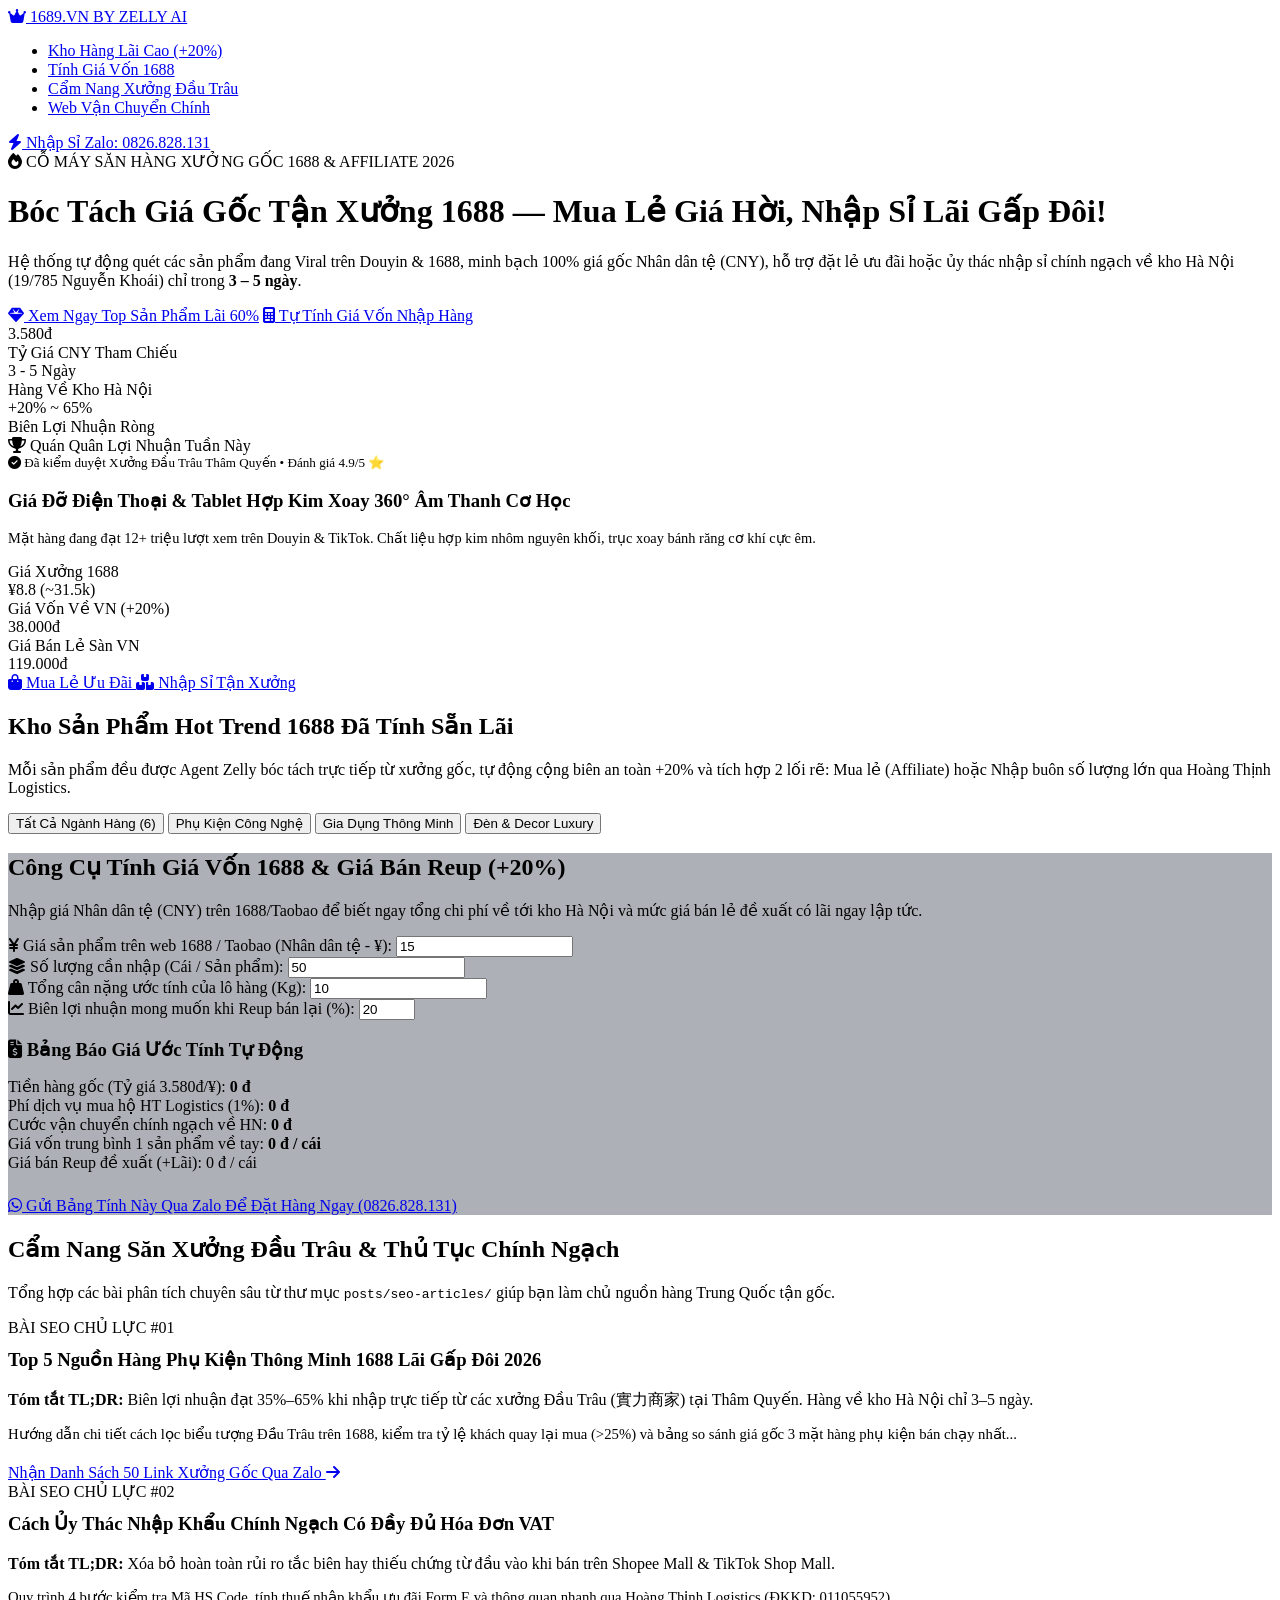
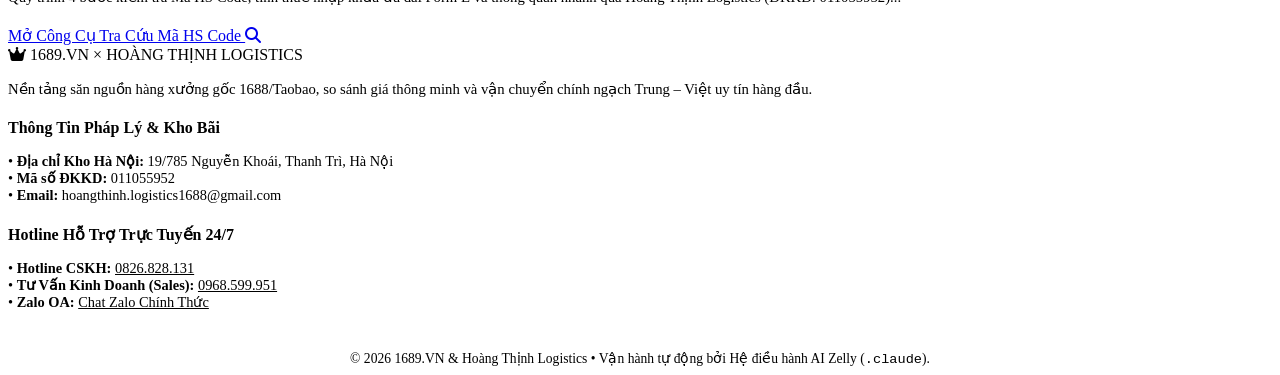
==== 1689/index.html @ d5f1fb11 "update: cap nhat 1689/index.html tu USB Antigravity (2026-11-01 21:40)" ====
<!DOCTYPE html>
<html lang="vi">
<head>
    <meta charset="UTF-8">
    <meta name="viewport" content="width=device-width, initial-scale=1.0">
    <title>1689.VN — Cổng Săn Hàng Xưởng Gốc 1688 & Phễu Kiếm Tiền Tự Động | Hoàng Thịnh Logistics</title>
    <meta name="description" content="1689.vn - Hệ thống săn nguồn hàng tận xưởng Đầu Trâu 1688, so sánh giá gốc Nhân dân tệ vs Giá bán lẻ Việt Nam, tính giá vốn tự động (+20%) và nhập sỉ chính ngạch về Hà Nội trong 3-5 ngày.">
    <link href="https://fonts.googleapis.com/css2?family=Inter:wght@400;500;600;700&family=Outfit:wght@600;700;800&display=swap" rel="stylesheet">
    <link rel="stylesheet" href="https://cdnjs.cloudflare.com/ajax/libs/font-awesome/6.4.0/css/all.min.css">
    <link rel="stylesheet" href="css/style.css">

    <!-- Schema JSON-LD Chuẩn Programmatic SEO -->
    <script type="application/ld+json">
    {
      "@context": "https://schema.org",
      "@type": "WebSite",
      "name": "1689.VN — Cổng Săn Hàng Xưởng Gốc 1688 & Affiliate Hub",
      "url": "https://itanle951-rgb.github.io/hoangthinh-logistics/1689/",
      "publisher": {
        "@type": "Organization",
        "name": "Hoàng Thịnh Logistics",
        "telephone": "0826.828.131",
        "address": "19/785 Nguyễn Khoái, Thanh Trì, Hà Nội"
      }
    }
    </script>
</head>
<body>

    <!-- 1. THANH ĐIỀU HƯỚNG (NAVBAR) -->
    <nav class="navbar">
        <div class="container nav-inner">
            <a href="#home" class="brand-logo">
                <i class="fas fa-crown text-gold"></i>
                <span>1689<span class="text-gold">.VN</span></span>
                <span class="brand-badge">BY ZELLY AI</span>
            </a>
            <ul class="nav-links">
                <li><a href="#products">Kho Hàng Lãi Cao (+20%)</a></li>
                <li><a href="#calculator">Tính Giá Vốn 1688</a></li>
                <li><a href="#seo-guides">Cẩm Nang Xưởng Đầu Trâu</a></li>
                <li><a href="../itan-clone/index.html">Web Vận Chuyển Chính</a></li>
            </ul>
            <a href="https://zalo.me/1995023241660753541" target="_blank" class="btn btn-gold">
                <i class="fas fa-bolt"></i> Nhập Sỉ Zalo: 0826.828.131
            </a>
        </div>
    </nav>

    <!-- 2. HERO SECTION & GOLDEN WINNER BOX (PHỄU KÉP B2C + B2B) -->
    <header id="home" class="hero">
        <div class="container hero-grid">
            <div>
                <div class="hero-tag">
                    <i class="fas fa-fire"></i> CỖ MÁY SĂN HÀNG XƯỞNG GỐC 1688 & AFFILIATE 2026
                </div>
                <h1>Bóc Tách <span class="text-gold">Giá Gốc Tận Xưởng 1688</span> — Mua Lẻ Giá Hời, Nhập Sỉ Lãi Gấp Đôi!</h1>
                <p>Hệ thống tự động quét các sản phẩm đang Viral trên Douyin & 1688, minh bạch 100% giá gốc Nhân dân tệ (CNY), hỗ trợ đặt lẻ ưu đãi hoặc ủy thác nhập sỉ chính ngạch về kho Hà Nội (19/785 Nguyễn Khoái) chỉ trong <strong>3 – 5 ngày</strong>.</p>
                <div class="hero-actions">
                    <a href="#products" class="btn btn-gold"><i class="fas fa-gem"></i> Xem Ngay Top Sản Phẩm Lãi 60%</a>
                    <a href="#calculator" class="btn btn-outline-gold"><i class="fas fa-calculator"></i> Tự Tính Giá Vốn Nhập Hàng</a>
                </div>
                <div class="hero-stats">
                    <div class="stat-item">
                        <div class="stat-val">3.580đ</div>
                        <div class="stat-lbl">Tỷ Giá CNY Tham Chiếu</div>
                    </div>
                    <div class="stat-item">
                        <div class="stat-val">3 - 5 Ngày</div>
                        <div class="stat-lbl">Hàng Về Kho Hà Nội</div>
                    </div>
                    <div class="stat-item">
                        <div class="stat-val">+20% ~ 65%</div>
                        <div class="stat-lbl">Biên Lợi Nhuận Ròng</div>
                    </div>
                </div>
            </div>

            <!-- HỘP GOLDEN WINNER BOX (ĐÓN TRAFFIC CHỐT ĐƠN NGAY TRÊN ĐẦU TRANG) -->
            <div class="winner-box">
                <span class="winner-ribbon"><i class="fas fa-trophy"></i> Quán Quân Lợi Nhuận Tuần Này</span>
                <div style="font-size: 0.82rem; color: var(--primary-light); margin-bottom: 0.4rem;">
                    <i class="fas fa-check-circle"></i> Đã kiểm duyệt Xưởng Đầu Trâu Thâm Quyến • Đánh giá 4.9/5 ⭐
                </div>
                <h3>Giá Đỡ Điện Thoại & Tablet Hợp Kim Xoay 360° Âm Thanh Cơ Học</h3>
                <p style="color: var(--text-secondary); font-size: 0.9rem; margin-top: 0.4rem;">
                    Mặt hàng đang đạt 12+ triệu lượt xem trên Douyin & TikTok. Chất liệu hợp kim nhôm nguyên khối, trục xoay bánh răng cơ khí cực êm.
                </p>
                <div class="price-compare">
                    <div class="price-col">
                        <div class="lbl">Giá Xưởng 1688</div>
                        <div class="val" style="color: var(--accent-cyan);">¥8.8 (~31.5k)</div>
                    </div>
                    <div class="price-col">
                        <div class="lbl">Giá Vốn Về VN (+20%)</div>
                        <div class="val" style="color: var(--primary);">38.000đ</div>
                    </div>
                    <div class="price-col">
                        <div class="lbl">Giá Bán Lẻ Sàn VN</div>
                        <div class="val" style="color: var(--accent-green);">119.000đ</div>
                    </div>
                </div>
                <div class="dual-cta">
                    <a href="https://shopee.vn/search?keyword=gia%20do%20dien%20thoai%20xoay%20360%20hop%20kim&utm_source=1689vn&utm_medium=winner_box&utm_campaign=affiliate_2026"
                       rel="sponsored nofollow noopener" target="_blank" class="btn btn-gold">
                        <i class="fas fa-shopping-bag"></i> Mua Lẻ Ưu Đãi
                    </a>
                    <a href="https://zalo.me/1995023241660753541" target="_blank" class="btn btn-outline-gold">
                        <i class="fas fa-boxes"></i> Nhập Sỉ Tận Xưởng
                    </a>
                </div>
            </div>
        </div>
    </header>

    <!-- 3. KHO SẢN PHẨM AUTO-REUP 1688 & PHỄU CHUYỂN ĐỔI KÉP -->
    <section id="products">
        <div class="container">
            <div class="section-header">
                <h2>Kho Sản Phẩm <span class="text-gold">Hot Trend 1688 Đã Tính Sẵn Lãi</span></h2>
                <p>Mỗi sản phẩm đều được Agent Zelly bóc tách trực tiếp từ xưởng gốc, tự động cộng biên an toàn +20% và tích hợp 2 lối rẽ: Mua lẻ (Affiliate) hoặc Nhập buôn số lượng lớn qua Hoàng Thịnh Logistics.</p>
            </div>

            <div class="filter-bar">
                <button class="filter-btn active" data-filter="all">Tất Cả Ngành Hàng (6)</button>
                <button class="filter-btn" data-filter="tech">Phụ Kiện Công Nghệ</button>
                <button class="filter-btn" data-filter="home">Gia Dụng Thông Minh</button>
                <button class="filter-btn" data-filter="decor">Đèn & Decor Luxury</button>
            </div>

            <div class="product-grid" id="productGrid">
                <!-- Các thẻ sản phẩm được render tự động và lọc mượt mà qua js/script.js -->
            </div>
        </div>
    </section>

    <!-- 4. CÔNG CỤ TÍNH GIÁ VỐN NHẬP HÀNG 1688 & LỢI NHUẬN REUP TỰ ĐỘNG -->
    <section id="calculator" style="background: rgba(22, 31, 48, 0.35);">
        <div class="container">
            <div class="section-header">
                <h2>Công Cụ Tính <span class="text-gold">Giá Vốn 1688 & Giá Bán Reup (+20%)</span></h2>
                <p>Nhập giá Nhân dân tệ (CNY) trên 1688/Taobao để biết ngay tổng chi phí về tới kho Hà Nội và mức giá bán lẻ đề xuất có lãi ngay lập tức.</p>
            </div>

            <div class="calc-wrapper">
                <div>
                    <div class="form-group">
                        <label for="calcPriceCny"><i class="fas fa-yen-sign"></i> Giá sản phẩm trên web 1688 / Taobao (Nhân dân tệ - ¥):</label>
                        <input type="number" id="calcPriceCny" class="form-control" value="15" min="1" step="0.5">
                    </div>
                    <div class="form-group">
                        <label for="calcQty"><i class="fas fa-layer-group"></i> Số lượng cần nhập (Cái / Sản phẩm):</label>
                        <input type="number" id="calcQty" class="form-control" value="50" min="1">
                    </div>
                    <div class="form-group">
                        <label for="calcWeight"><i class="fas fa-weight-hanging"></i> Tổng cân nặng ước tính của lô hàng (Kg):</label>
                        <input type="number" id="calcWeight" class="form-control" value="10" min="0.5" step="0.5">
                    </div>
                    <div class="form-group">
                        <label for="calcMargin"><i class="fas fa-chart-line"></i> Biên lợi nhuận mong muốn khi Reup bán lại (%):</label>
                        <input type="number" id="calcMargin" class="form-control" value="20" min="5" max="200">
                    </div>
                </div>

                <div class="calc-result-box">
                    <h3 style="margin-bottom: 1rem; color: var(--primary-light);"><i class="fas fa-file-invoice-dollar"></i> Bảng Báo Giá Ước Tính Tự Động</h3>
                    <div class="res-row">
                        <span>Tiền hàng gốc (Tỷ giá 3.580đ/¥):</span>
                        <strong id="resGoodsVnd">0 đ</strong>
                    </div>
                    <div class="res-row">
                        <span>Phí dịch vụ mua hộ HT Logistics (1%):</span>
                        <strong id="resServiceFee">0 đ</strong>
                    </div>
                    <div class="res-row">
                        <span>Cước vận chuyển chính ngạch về HN:</span>
                        <strong id="resShipFee">0 đ</strong>
                    </div>
                    <div class="res-row">
                        <span>Giá vốn trung bình 1 sản phẩm về tay:</span>
                        <strong id="resUnitCost" style="color: var(--accent-cyan);">0 đ / cái</strong>
                    </div>
                    <div class="res-row highlight">
                        <span>Giá bán Reup đề xuất (+Lãi):</span>
                        <span id="resSuggestPrice">0 đ / cái</span>
                    </div>
                    <div style="margin-top: 1.5rem; display: flex; gap: 0.75rem; flex-wrap: wrap;">
                        <a id="btnZaloQuote" href="https://zalo.me/1995023241660753541" target="_blank" class="btn btn-gold" style="width: 100%;">
                            <i class="fab fa-whatsapp"></i> Gửi Bảng Tính Này Qua Zalo Để Đặt Hàng Ngay (0826.828.131)
                        </a>
                    </div>
                </div>
            </div>
        </div>
    </section>

    <!-- 5. CHUYÊN MỤC CẨM NANG NGUỒN HÀNG (TÍCH HỢP TỪ THƯ MỤC POSTS/) -->
    <section id="seo-guides">
        <div class="container">
            <div class="section-header">
                <h2>Cẩm Nang <span class="text-gold">Săn Xưởng Đầu Trâu & Thủ Tục Chính Ngạch</span></h2>
                <p>Tổng hợp các bài phân tích chuyên sâu từ thư mục <code>posts/seo-articles/</code> giúp bạn làm chủ nguồn hàng Trung Quốc tận gốc.</p>
            </div>

            <div class="seo-grid">
                <article class="seo-card">
                    <span class="brand-badge">BÀI SEO CHỦ LỰC #01</span>
                    <h3 style="margin-top: 0.75rem;">Top 5 Nguồn Hàng Phụ Kiện Thông Minh 1688 Lãi Gấp Đôi 2026</h3>
                    <div class="tldr-box">
                        <strong>Tóm tắt TL;DR:</strong> Biên lợi nhuận đạt 35%–65% khi nhập trực tiếp từ các xưởng Đầu Trâu (實力商家) tại Thâm Quyến. Hàng về kho Hà Nội chỉ 3–5 ngày.
                    </div>
                    <p style="color: var(--text-secondary); font-size: 0.92rem; margin-bottom: 1.25rem;">
                        Hướng dẫn chi tiết cách lọc biểu tượng Đầu Trâu trên 1688, kiểm tra tỷ lệ khách quay lại mua (&gt;25%) và bảng so sánh giá gốc 3 mặt hàng phụ kiện bán chạy nhất...
                    </p>
                    <a href="https://zalo.me/1995023241660753541" target="_blank" class="btn btn-outline-gold">
                        Nhận Danh Sách 50 Link Xưởng Gốc Qua Zalo <i class="fas fa-arrow-right"></i>
                    </a>
                </article>

                <article class="seo-card">
                    <span class="brand-badge">BÀI SEO CHỦ LỰC #02</span>
                    <h3 style="margin-top: 0.75rem;">Cách Ủy Thác Nhập Khẩu Chính Ngạch Có Đầy Đủ Hóa Đơn VAT</h3>
                    <div class="tldr-box">
                        <strong>Tóm tắt TL;DR:</strong> Xóa bỏ hoàn toàn rủi ro tắc biên hay thiếu chứng từ đầu vào khi bán trên Shopee Mall & TikTok Shop Mall.
                    </div>
                    <p style="color: var(--text-secondary); font-size: 0.92rem; margin-bottom: 1.25rem;">
                        Quy trình 4 bước kiểm tra Mã HS Code, tính thuế nhập khẩu ưu đãi Form E và thông quan nhanh qua Hoàng Thịnh Logistics (ĐKKD: 011055952)...
                    </p>
                    <a href="../itan-clone/index.html#hs-lookup" class="btn btn-outline-gold">
                        Mở Công Cụ Tra Cứu Mã HS Code <i class="fas fa-search"></i>
                    </a>
                </article>
            </div>
        </div>
    </section>

    <!-- 6. FOOTER CHUẨN THÔNG TIN THẬT HOÀNG THỊNH LOGISTICS -->
    <footer class="footer">
        <div class="container">
            <div class="footer-grid">
                <div>
                    <div class="brand-logo" style="margin-bottom: 1rem;">
                        <i class="fas fa-crown text-gold"></i>
                        <span>1689<span class="text-gold">.VN</span> × HOÀNG THỊNH LOGISTICS</span>
                    </div>
                    <p style="color: var(--text-secondary); font-size: 0.92rem;">
                        Nền tảng săn nguồn hàng xưởng gốc 1688/Taobao, so sánh giá thông minh và vận chuyển chính ngạch Trung – Việt uy tín hàng đầu.
                    </p>
                </div>
                <div>
                    <h4 style="color: var(--primary-light); margin-bottom: 1rem;">Thông Tin Pháp Lý & Kho Bãi</h4>
                    <p style="color: var(--text-secondary); font-size: 0.9rem;">
                        • <strong>Địa chỉ Kho Hà Nội:</strong> 19/785 Nguyễn Khoái, Thanh Trì, Hà Nội<br>
                        • <strong>Mã số ĐKKD:</strong> 011055952<br>
                        • <strong>Email:</strong> hoangthinh.logistics1688@gmail.com
                    </p>
                </div>
                <div>
                    <h4 style="color: var(--primary-light); margin-bottom: 1rem;">Hotline Hỗ Trợ Trực Tuyến 24/7</h4>
                    <p style="color: var(--text-secondary); font-size: 0.9rem;">
                        • <strong>Hotline CSKH:</strong> <a href="tel:0826828131" style="color: var(--primary);">0826.828.131</a><br>
                        • <strong>Tư Vấn Kinh Doanh (Sales):</strong> <a href="tel:0968599951" style="color: var(--primary);">0968.599.951</a><br>
                        • <strong>Zalo OA:</strong> <a href="https://zalo.me/1995023241660753541" target="_blank" style="color: var(--accent-green);">Chat Zalo Chính Thức</a>
                    </p>
                </div>
            </div>
            <div style="text-align: center; padding-top: 1.5rem; border-top: 1px solid var(--border-subtle); color: var(--text-secondary); font-size: 0.85rem;">
                © 2026 1689.VN & Hoàng Thịnh Logistics • Vận hành tự động bởi Hệ điều hành AI Zelly (<code>.claude</code>).
            </div>
        </div>
    </footer>

    <script src="js/script.js"></script>
</body>
</html>
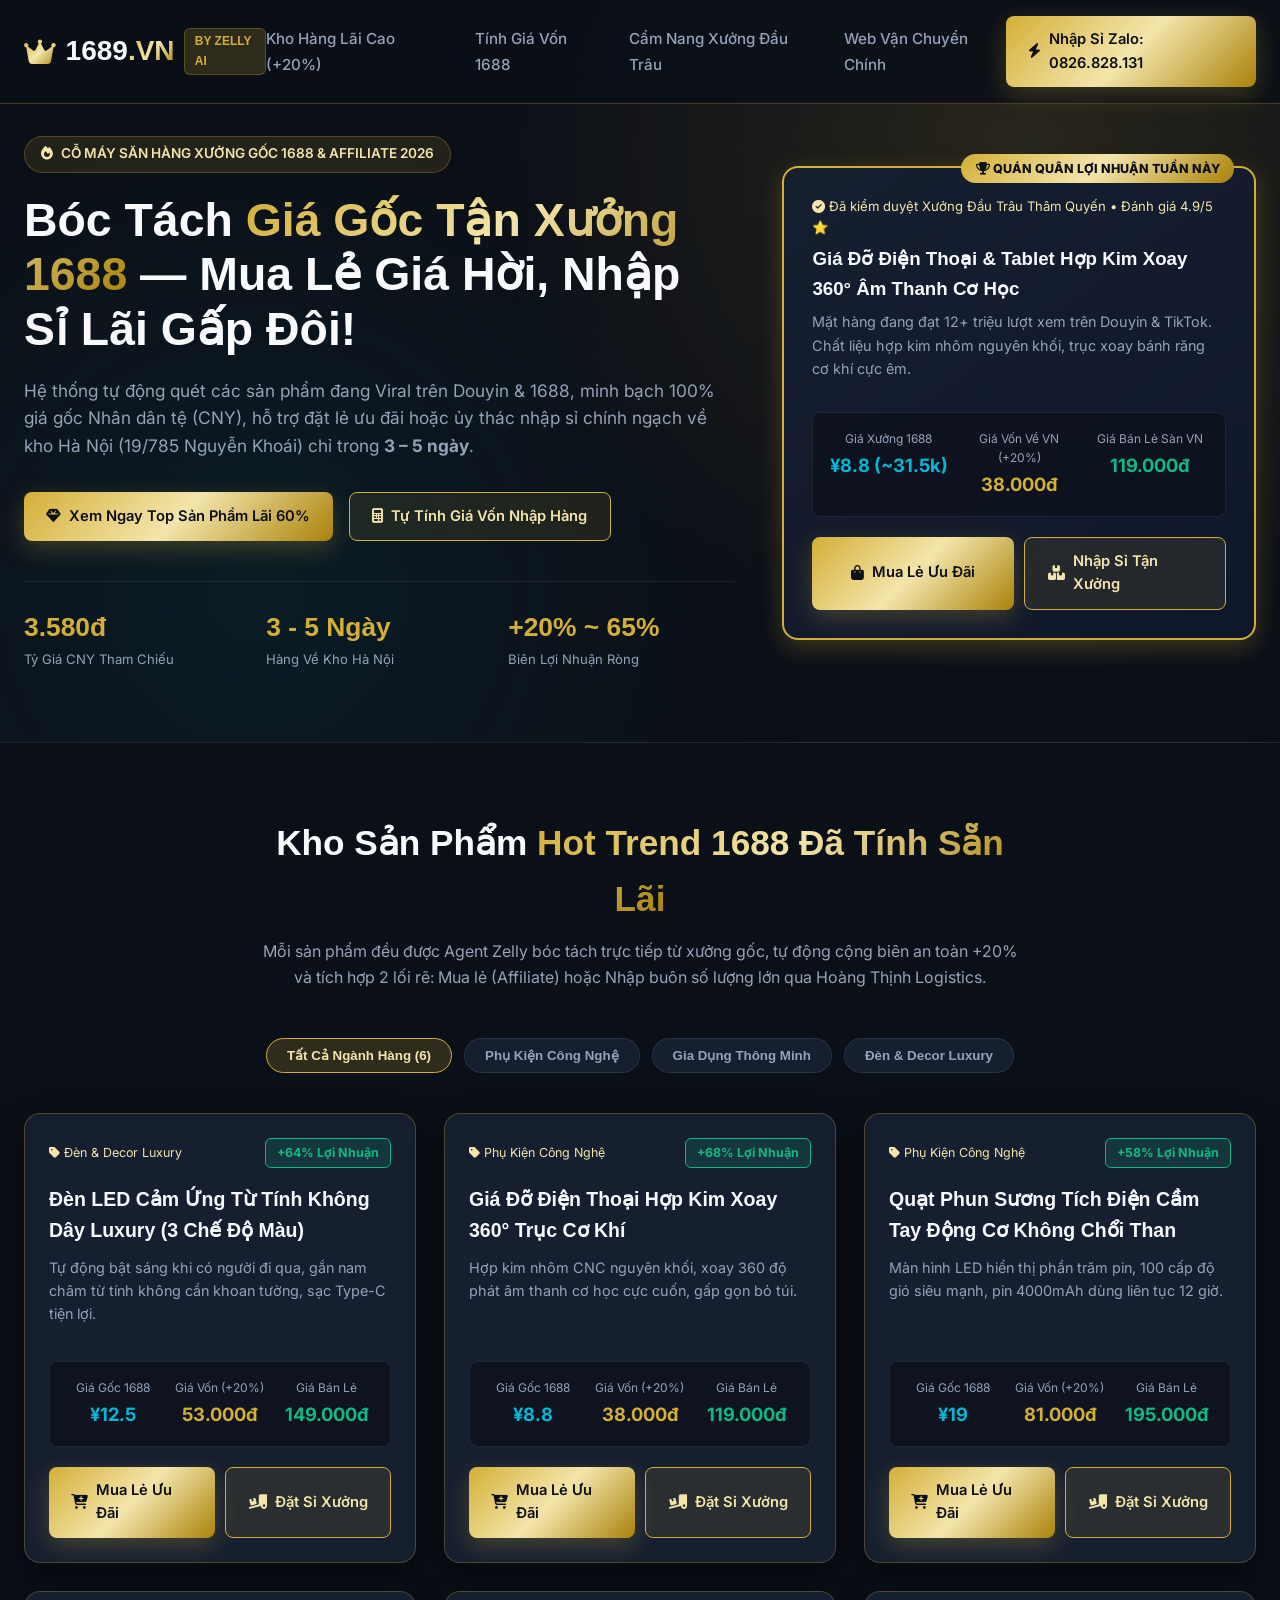
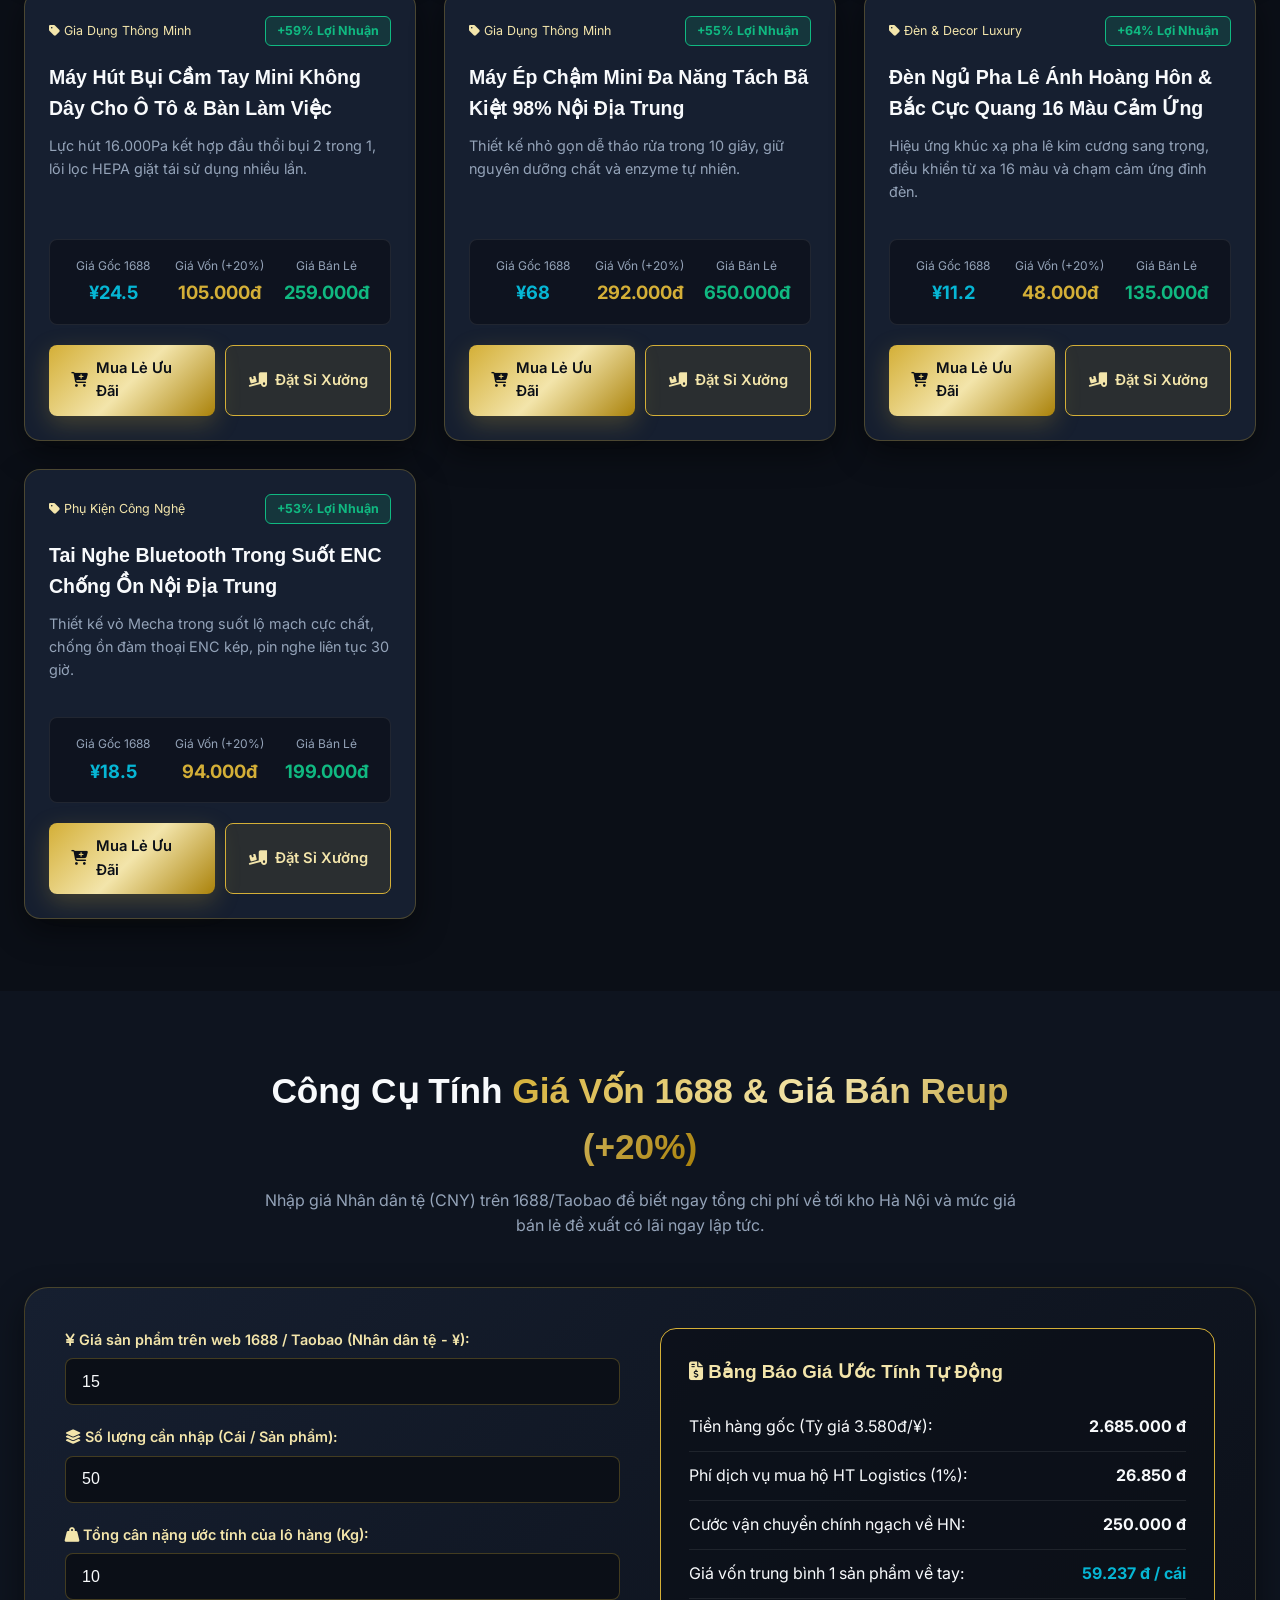
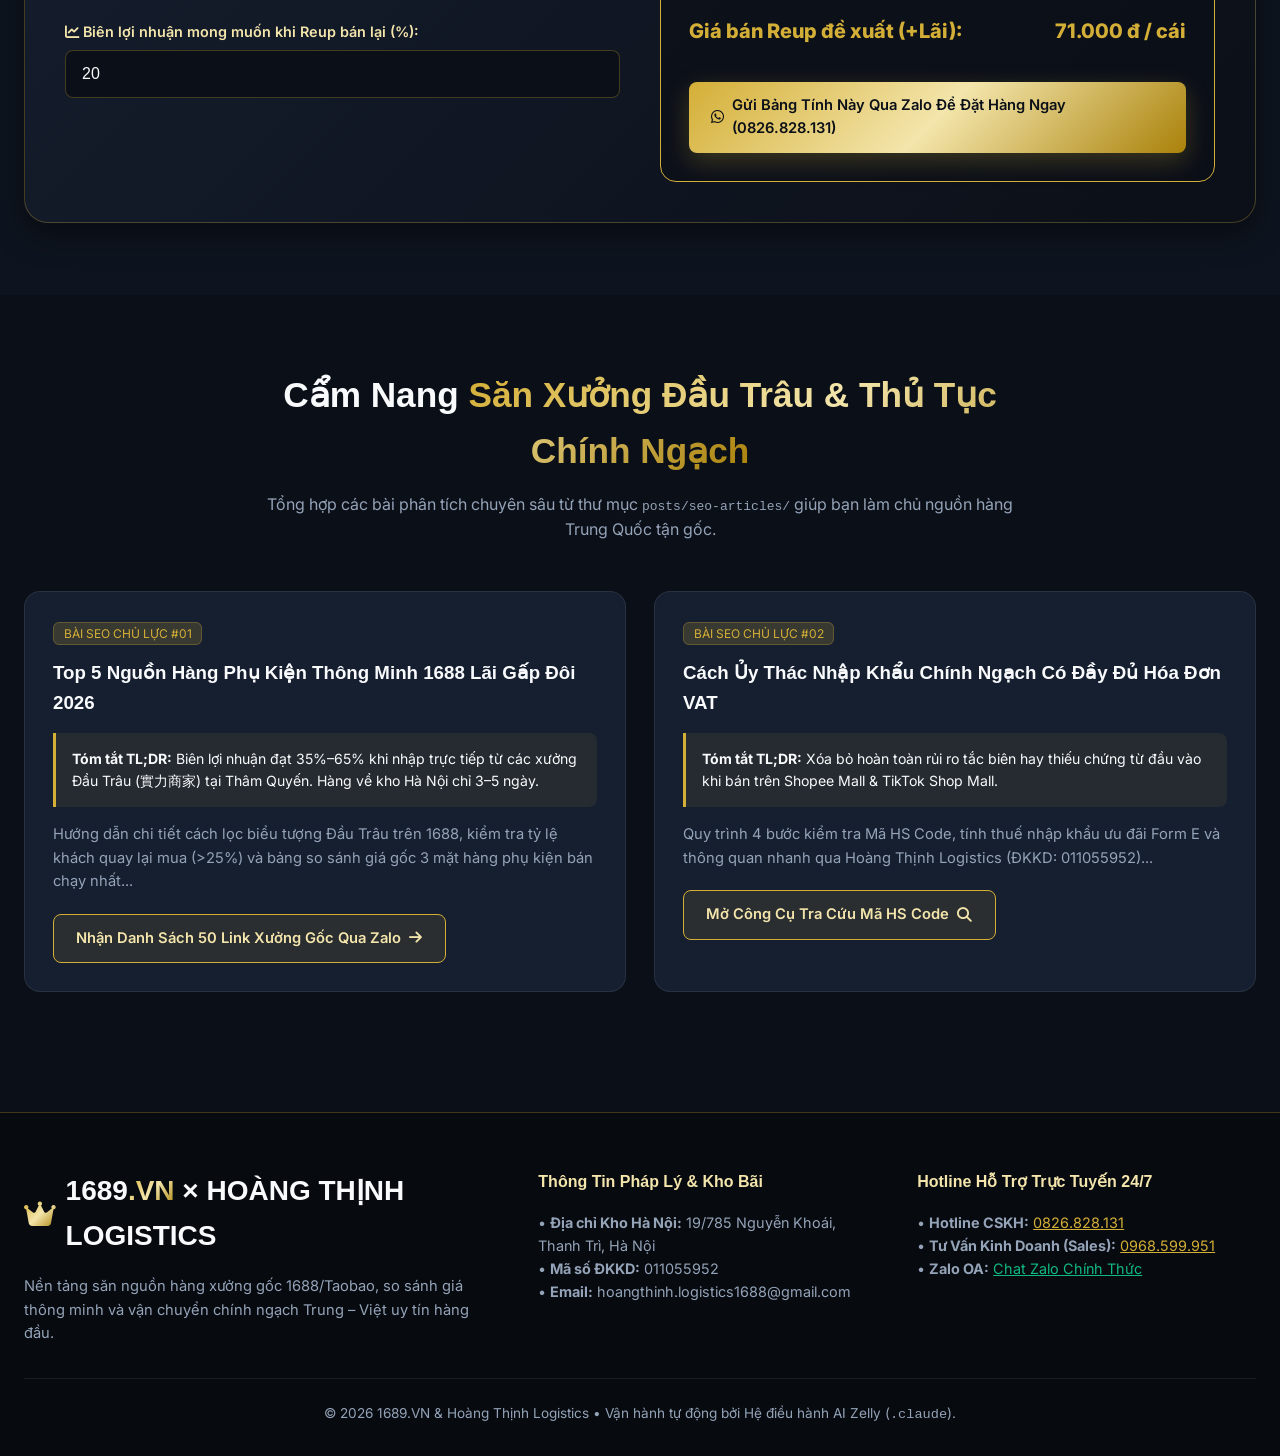
==== commit c2e383fa: "update: cap nhat 1689/index.html tu USB Antigravity (2026-11-10 23:52)" ====
--- a/1689/index.html
+++ b/1689/index.html
@@ -1,4 +1,4 @@
-<!DOCTYPE html>
+﻿<!DOCTYPE html>
 <html lang="vi">
 <head>
     <meta charset="UTF-8">
--- a/1689/css/style.css
+++ b/1689/css/style.css
@@ -0,0 +1,488 @@
+/* ==========================================================================
+   1689.VN — CỔNG SĂN HÀNG XƯỞNG GỐC 1688 & PHỄU AFFILIATE TỰ ĐỘNG
+   Phong cách: Luxury Black & Gold (#0B0F17 / #161F30 / #D4AF37)
+   ========================================================================== */
+
+:root {
+    --bg-main: #0B0F17;
+    --bg-card: #161F30;
+    --bg-elevated: #1E293B;
+    --primary: #D4AF37;
+    --primary-light: #F3E5AB;
+    --primary-dark: #AA820A;
+    --accent-green: #10B981;
+    --accent-cyan: #06B6D4;
+    --accent-red: #EF4444;
+    --text-primary: #F8FAFC;
+    --text-secondary: #94A3B8;
+    --border-gold: rgba(212, 175, 55, 0.28);
+    --border-subtle: rgba(255, 255, 255, 0.08);
+    --gold-gradient: linear-gradient(135deg, #D4AF37 0%, #F3E5AB 50%, #AA820A 100%);
+    --shadow-card: 0 12px 32px rgba(0, 0, 0, 0.45);
+    --shadow-gold: 0 8px 25px rgba(212, 175, 55, 0.25);
+    --radius-sm: 8px;
+    --radius-md: 16px;
+    --radius-lg: 24px;
+    --transition-normal: all 0.3s cubic-bezier(0.4, 0, 0.2, 1);
+}
+
+* {
+    box-sizing: border-box;
+    margin: 0;
+    padding: 0;
+}
+
+html {
+    scroll-behavior: smooth;
+}
+
+body {
+    font-family: 'Inter', sans-serif;
+    background-color: var(--bg-main);
+    color: var(--text-primary);
+    line-height: 1.6;
+    overflow-x: hidden;
+}
+
+h1, h2, h3, h4, .brand-logo {
+    font-family: 'Outfit', sans-serif;
+}
+
+.container {
+    max-width: 1280px;
+    margin: 0 auto;
+    padding: 0 1.5rem;
+}
+
+.text-gold {
+    background: var(--gold-gradient);
+    -webkit-background-clip: text;
+    -webkit-text-fill-color: transparent;
+}
+
+/* Navbar */
+.navbar {
+    position: fixed;
+    top: 0;
+    left: 0;
+    width: 100%;
+    z-index: 1000;
+    background: rgba(11, 15, 23, 0.88);
+    backdrop-filter: blur(16px);
+    border-bottom: 1px solid var(--border-gold);
+    padding: 1rem 0;
+}
+
+.nav-inner {
+    display: flex;
+    justify-content: space-between;
+    align-items: center;
+}
+
+.brand-logo {
+    font-size: 1.75rem;
+    font-weight: 800;
+    text-decoration: none;
+    color: var(--text-primary);
+    display: flex;
+    align-items: center;
+    gap: 0.6rem;
+}
+
+.brand-badge {
+    font-size: 0.75rem;
+    padding: 0.2rem 0.6rem;
+    border-radius: 6px;
+    background: rgba(212, 175, 55, 0.18);
+    color: var(--primary);
+    border: 1px solid var(--border-gold);
+}
+
+.nav-links {
+    display: flex;
+    list-style: none;
+    gap: 1.75rem;
+}
+
+.nav-links a {
+    color: var(--text-secondary);
+    text-decoration: none;
+    font-weight: 500;
+    font-size: 0.95rem;
+    transition: var(--transition-normal);
+}
+
+.nav-links a:hover {
+    color: var(--primary);
+}
+
+/* Buttons */
+.btn {
+    display: inline-flex;
+    align-items: center;
+    justify-content: center;
+    gap: 0.5rem;
+    padding: 0.75rem 1.4rem;
+    border-radius: var(--radius-sm);
+    font-weight: 600;
+    font-size: 0.92rem;
+    text-decoration: none;
+    cursor: pointer;
+    border: none;
+    transition: var(--transition-normal);
+}
+
+.btn-gold {
+    background: var(--gold-gradient);
+    color: #0B0F17;
+    box-shadow: var(--shadow-gold);
+}
+
+.btn-gold:hover {
+    transform: translateY(-2px);
+    filter: brightness(1.08);
+}
+
+.btn-outline-gold {
+    background: rgba(212, 175, 55, 0.1);
+    color: var(--primary-light);
+    border: 1px solid var(--primary);
+}
+
+.btn-outline-gold:hover {
+    background: var(--primary);
+    color: #0B0F17;
+}
+
+/* Hero Section */
+.hero {
+    padding: 8.5rem 0 4.5rem;
+    background: radial-gradient(circle at 80% 20%, rgba(212, 175, 55, 0.14), transparent 45%),
+                radial-gradient(circle at 20% 80%, rgba(6, 182, 212, 0.08), transparent 40%);
+    border-bottom: 1px solid var(--border-subtle);
+}
+
+.hero-grid {
+    display: grid;
+    grid-template-columns: 1.2fr 0.8fr;
+    gap: 3rem;
+    align-items: center;
+}
+
+.hero-tag {
+    display: inline-flex;
+    align-items: center;
+    gap: 0.5rem;
+    padding: 0.4rem 1rem;
+    border-radius: 999px;
+    background: rgba(212, 175, 55, 0.12);
+    border: 1px solid var(--border-gold);
+    color: var(--primary-light);
+    font-size: 0.85rem;
+    font-weight: 600;
+    margin-bottom: 1.25rem;
+}
+
+.hero h1 {
+    font-size: 2.9rem;
+    line-height: 1.18;
+    margin-bottom: 1.25rem;
+}
+
+.hero p {
+    color: var(--text-secondary);
+    font-size: 1.08rem;
+    margin-bottom: 2rem;
+}
+
+.hero-actions {
+    display: flex;
+    flex-wrap: wrap;
+    gap: 1rem;
+    margin-bottom: 2.5rem;
+}
+
+.hero-stats {
+    display: grid;
+    grid-template-columns: repeat(3, 1fr);
+    gap: 1rem;
+    padding-top: 1.5rem;
+    border-top: 1px solid var(--border-subtle);
+}
+
+.stat-item .stat-val {
+    font-size: 1.65rem;
+    font-weight: 800;
+    color: var(--primary);
+    font-family: 'Outfit', sans-serif;
+}
+
+.stat-item .stat-lbl {
+    font-size: 0.82rem;
+    color: var(--text-secondary);
+}
+
+/* Golden Winner Box (Hero Right) */
+.winner-box {
+    background: linear-gradient(145deg, #161F30 0%, #0F172A 100%);
+    border: 2px solid var(--primary);
+    border-radius: var(--radius-md);
+    padding: 1.75rem;
+    box-shadow: var(--shadow-gold);
+    position: relative;
+}
+
+.winner-ribbon {
+    position: absolute;
+    top: -14px;
+    right: 20px;
+    background: var(--gold-gradient);
+    color: #0B0F17;
+    font-weight: 800;
+    font-size: 0.78rem;
+    padding: 0.3rem 0.9rem;
+    border-radius: 999px;
+    text-transform: uppercase;
+}
+
+.price-compare {
+    display: grid;
+    grid-template-columns: repeat(3, 1fr);
+    gap: 0.75rem;
+    background: rgba(11, 15, 23, 0.65);
+    padding: 1rem;
+    border-radius: var(--radius-sm);
+    margin: 1.25rem 0;
+    border: 1px solid var(--border-subtle);
+}
+
+.price-col {
+    text-align: center;
+}
+
+.price-col .lbl {
+    font-size: 0.75rem;
+    color: var(--text-secondary);
+}
+
+.price-col .val {
+    font-size: 1.15rem;
+    font-weight: 700;
+    margin-top: 0.2rem;
+}
+
+/* Section Generic */
+section {
+    padding: 4.5rem 0;
+}
+
+.section-header {
+    text-align: center;
+    max-width: 760px;
+    margin: 0 auto 3rem;
+}
+
+.section-header h2 {
+    font-size: 2.2rem;
+    margin-bottom: 0.75rem;
+}
+
+.section-header p {
+    color: var(--text-secondary);
+}
+
+/* Filter Bar */
+.filter-bar {
+    display: flex;
+    justify-content: center;
+    flex-wrap: wrap;
+    gap: 0.75rem;
+    margin-bottom: 2.5rem;
+}
+
+.filter-btn {
+    padding: 0.55rem 1.25rem;
+    border-radius: 999px;
+    background: var(--bg-card);
+    color: var(--text-secondary);
+    border: 1px solid var(--border-subtle);
+    cursor: pointer;
+    font-weight: 600;
+    transition: var(--transition-normal);
+}
+
+.filter-btn.active, .filter-btn:hover {
+    background: rgba(212, 175, 55, 0.18);
+    color: var(--primary-light);
+    border-color: var(--primary);
+}
+
+/* Product Grid */
+.product-grid {
+    display: grid;
+    grid-template-columns: repeat(auto-fit, minmax(340px, 1fr));
+    gap: 1.75rem;
+}
+
+.product-card {
+    background: var(--bg-card);
+    border: 1px solid var(--border-gold);
+    border-radius: var(--radius-md);
+    padding: 1.5rem;
+    display: flex;
+    flex-direction: column;
+    justify-content: space-between;
+    transition: var(--transition-normal);
+    box-shadow: var(--shadow-card);
+}
+
+.product-card:hover {
+    transform: translateY(-6px);
+    border-color: var(--primary);
+}
+
+.product-top {
+    display: flex;
+    justify-content: space-between;
+    align-items: center;
+    margin-bottom: 1rem;
+}
+
+.profit-badge {
+    background: rgba(16, 185, 129, 0.15);
+    color: var(--accent-green);
+    border: 1px solid var(--accent-green);
+    padding: 0.25rem 0.7rem;
+    border-radius: 6px;
+    font-size: 0.78rem;
+    font-weight: 700;
+}
+
+.category-tag {
+    font-size: 0.78rem;
+    color: var(--primary-light);
+}
+
+.product-card h3 {
+    font-size: 1.22rem;
+    margin-bottom: 0.6rem;
+}
+
+.product-desc {
+    color: var(--text-secondary);
+    font-size: 0.9rem;
+    margin-bottom: 1rem;
+}
+
+.dual-cta {
+    display: grid;
+    grid-template-columns: 1fr 1fr;
+    gap: 0.65rem;
+    margin-top: 1rem;
+}
+
+/* Calculator Section */
+.calc-wrapper {
+    background: linear-gradient(135deg, #161F30 0%, #0B0F17 100%);
+    border: 1px solid var(--border-gold);
+    border-radius: var(--radius-lg);
+    padding: 2.5rem;
+    display: grid;
+    grid-template-columns: 1fr 1fr;
+    gap: 2.5rem;
+    box-shadow: var(--shadow-card);
+}
+
+.form-group {
+    margin-bottom: 1.25rem;
+}
+
+.form-group label {
+    display: block;
+    font-size: 0.9rem;
+    font-weight: 600;
+    margin-bottom: 0.45rem;
+    color: var(--primary-light);
+}
+
+.form-control {
+    width: 100%;
+    padding: 0.85rem 1rem;
+    border-radius: var(--radius-sm);
+    background: var(--bg-main);
+    border: 1px solid var(--border-gold);
+    color: var(--text-primary);
+    font-size: 1rem;
+}
+
+.calc-result-box {
+    background: rgba(11, 15, 23, 0.75);
+    border: 1px solid var(--primary);
+    border-radius: var(--radius-md);
+    padding: 1.75rem;
+}
+
+.res-row {
+    display: flex;
+    justify-content: space-between;
+    padding: 0.7rem 0;
+    border-bottom: 1px solid var(--border-subtle);
+}
+
+.res-row.highlight {
+    font-size: 1.25rem;
+    font-weight: 800;
+    color: var(--primary);
+    border-bottom: none;
+    padding-top: 1rem;
+}
+
+/* SEO Articles Section */
+.seo-grid {
+    display: grid;
+    grid-template-columns: repeat(auto-fit, minmax(350px, 1fr));
+    gap: 1.75rem;
+}
+
+.seo-card {
+    background: var(--bg-card);
+    border: 1px solid var(--border-subtle);
+    border-radius: var(--radius-md);
+    padding: 1.75rem;
+}
+
+.tldr-box {
+    background: rgba(212, 175, 55, 0.08);
+    border-left: 3px solid var(--primary);
+    padding: 0.9rem 1rem;
+    border-radius: 0 8px 8px 0;
+    margin: 1rem 0;
+    font-size: 0.88rem;
+}
+
+/* Footer */
+.footer {
+    background: #070A0F;
+    border-top: 1px solid var(--border-gold);
+    padding: 3.5rem 0 2rem;
+    margin-top: 3rem;
+}
+
+.footer-grid {
+    display: grid;
+    grid-template-columns: 1.4fr 1fr 1fr;
+    gap: 2.5rem;
+    margin-bottom: 2rem;
+}
+
+@media (max-width: 992px) {
+    .hero-grid, .calc-wrapper, .footer-grid {
+        grid-template-columns: 1fr;
+    }
+    .nav-links {
+        display: none;
+    }
+    .hero h1 {
+        font-size: 2.2rem;
+    }
+}
